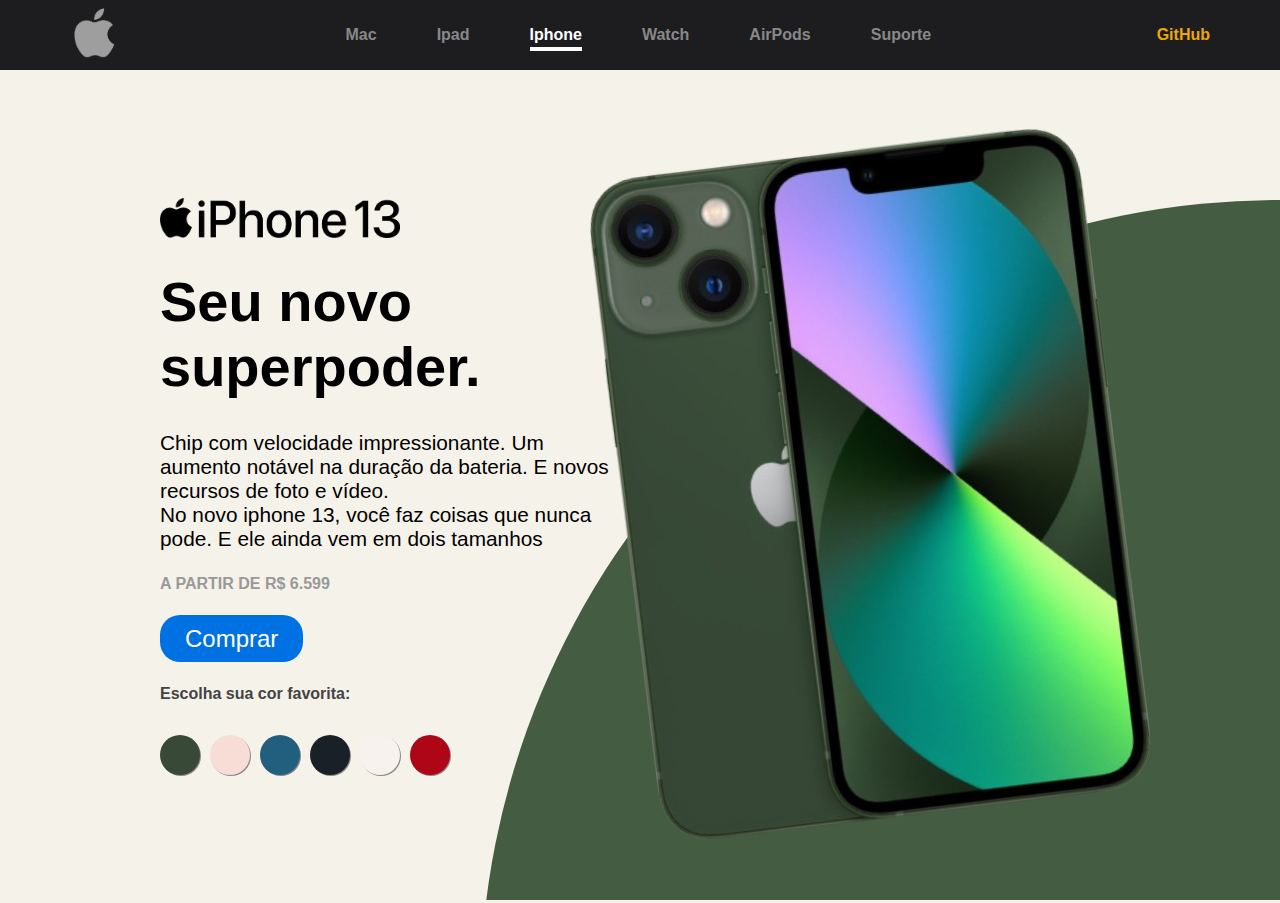
==== index.html @ ccc3250f "att" ====
<!DOCTYPE html>
<ht lang="pt-BR">
<head>
    <meta charset="UTF-8">
    <meta name="viewport" content="width=device-width, initial-scale=1.0">
    <title>Iphone</title>
    <link rel="stylesheet" href="css/global.css">
    <link rel="stylesheet" href="css/reset.css">
    <link rel="shortcut icon" href="assets/favicon.ico">
</head>
<body>
    <header>
        <nav class="navigation">
            <a href="#"><img class="logo" src="assets/logo.png" alt="Logo do Iphone"></a>
            <ul>
                <li><a href="#">Mac</a></li>
                <li><a href="#">Ipad</a></li>
                <li><a href="#" class="ativo">Iphone</a></li>
                <li><a href="#">Watch</a></li>
                <li><a href="#">AirPods</a></li>
                <li><a href="#">Suporte</a></li>
            </ul>
            <a  class="github" href="#" target="_blank">GitHub</a>
        </nav>
    </header>
    <main>
        <section>
            <div class="circulo"></div>
            <div class="main__text">
                <img src="assets/iphone13.png" alt="">
                <h3>Seu novo superpoder.</h3>
                <p>Chip com velocidade impressionante. Um aumento notável na duração da bateria. E novos recursos de foto e vídeo. <br> No novo iphone 13, você faz coisas que nunca pode. E ele ainda vem em dois tamanhos</p>
                <h6>a partir de R$ 6.599</h6>
                <a href="#" class="btn">Comprar</a>
                <div class="text">
                    <h5>Escolha sua cor favorita:</h5>
                </div>
                <div class="content">
                    <span id="green" onclick="imgSlider('assets/green.png'); mudarCirculo('#445c42')"></span>
                    <span id="pink" onclick="imgSlider('assets/pink.png'); mudarCirculo('#ffc9cf')"></span>
                    <span id="blue" onclick="imgSlider('assets/blue.png'); mudarCirculo('#0b839e')"></span>
                    <span id="black" onclick="imgSlider('assets/black.png'); mudarCirculo('#092732')"></span>
                    <span id="white" onclick="imgSlider('assets/white.png'); mudarCirculo('#e9dbd7')"></span>
                    <span id="red" onclick="imgSlider('assets/red.png'); mudarCirculo('#cf4f68')"></span>
                </div>
            </div>
            <div class="main__imagem">
                <img src="assets/green.png" alt="Imagem do Iphone" id="phone">
            </div>
        </section>
    </main>

    <script src="JS/script.js"></script>
</body>
</ht
---- css/global.css ----
body{
    background-color: #f5f2ea;
}

header {
    padding: 0.5rem 4.375rem;
    background-color: #1d1d1f;
}

.navigation{
    display: flex;
    align-items: center;
    justify-content: space-between;
}

.navigation .logo{
    width: 3.125rem;

}

.navigation ul {
    display: flex;
    align-items: center;
    gap: 60px;
}

.navigation ul li a {
    color: #888;
    font-weight: 600;
    padding-bottom: 4px;
    transition: all 0.5s ease-in-out;
}

.navigation ul li a:hover {
    color: #fff;
    border-bottom: 4px solid #fff;
}

.navigation .ativo{
    color: #fff;
    border-bottom: 4px solid #fff;
}

main section{
    display: flex;
    align-items: center;
    justify-content: space-between;
    padding: 5rem 10rem;
}

.main__text img {
    width: 15rem;
    margin-bottom: 3vh;
}
.main__text h3 {
    font-size: 3.5rem;
    margin-bottom: 2rem;
}

.main__text p{
    margin-bottom: 1.5rem;
    font-size: 1.3rem;
}

.main__text h6{
    color: #999;
    font-size: 1rem;
    margin-bottom: 2rem;
    text-transform: uppercase;
}

.main__text .btn{
    padding:  10px 25px;
    background-color: #0071e3;
    border-radius: 20px;
    color: #fff;
    font-size: 1.5rem;
    transition: all 0.5s;
}

.main__text .btn:hover{
    opacity: .85;
}

.main__text .text h5{
    font-size: 1rem;
    color: #444;
    margin-top: 2rem;
    margin-bottom: 2rem;
}

.main__text .content{
    display: flex;
    align-items: center;
    gap: 10px;
}

.main__text .content span{
    width: 40px;
    height: 40px;
    border-radius: 50%;
    cursor: pointer;
    box-shadow: 1px 1px #888;
    transition: all 0.5s;
}

.main__text .content span:hover{
    opacity: .80;
}

#green{
    background-color: #384937;
}

#pink{
    background-color: #f8ddd6;
}

#blue{
    background-color: #225f7e;
}

#black{
    background-color: #192028;
}

#white{
    background-color: #f7f2ee;
}

#red{
    background-color: #ae0617;
}


.main__imagem{
    transition: all 1s ease;
    z-index: 100;
}

.main__imagem img {
    width: 500px;
    transform: rotate(-7deg);
}

.circulo{
    position: absolute;
    top: 0;
    left: 0;
    width: 100%;
    height: 100%;
    background: #445c42;
    clip-path: circle(800px at right 1000px);
}
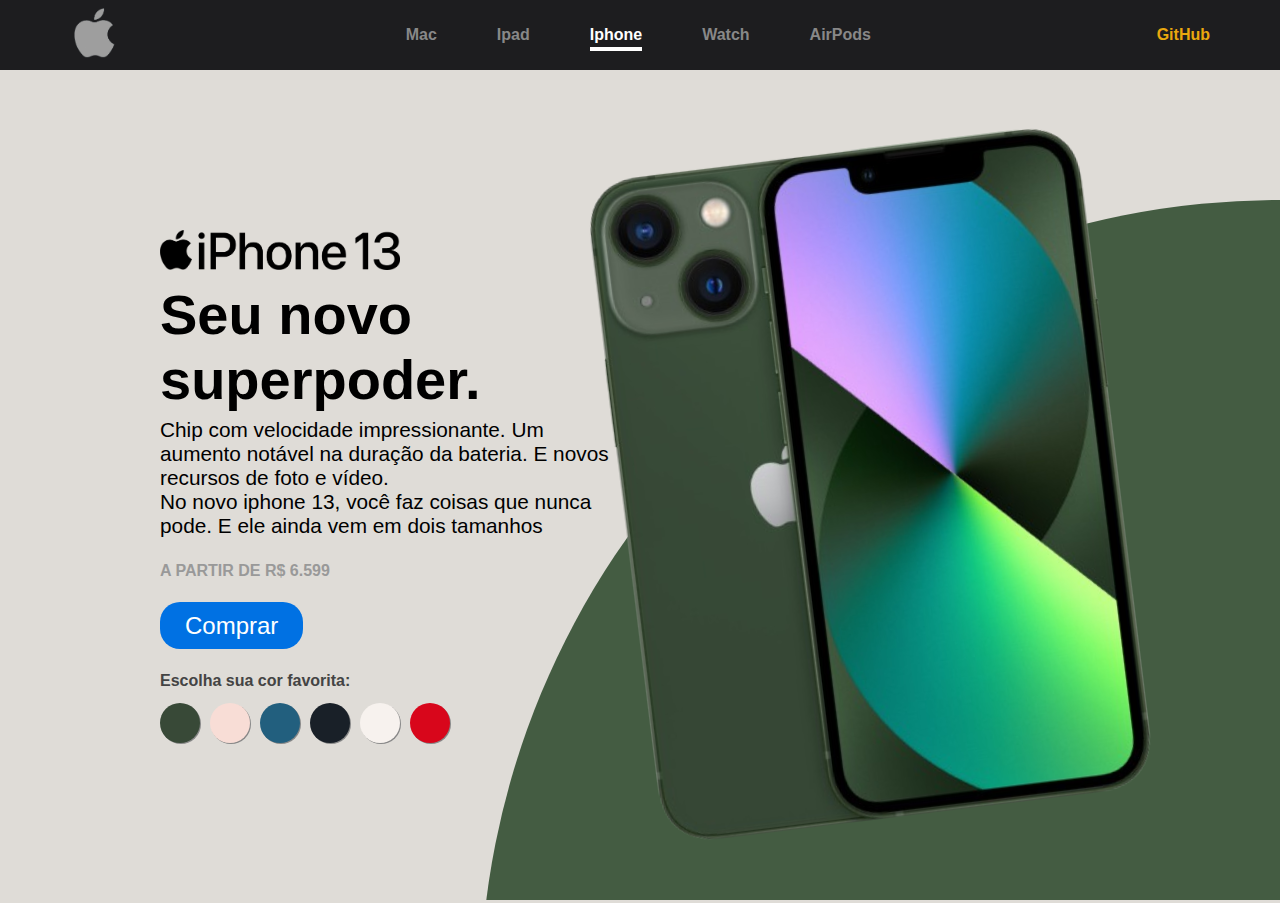
==== commit 121cfa28: "att 3" ====
--- a/index.html
+++ b/index.html
@@ -4,23 +4,25 @@
     <meta charset="UTF-8">
     <meta name="viewport" content="width=device-width, initial-scale=1.0">
     <title>Iphone</title>
-    <link rel="stylesheet" href="css/global.css">
+    <link rel="stylesheet" href="css/iphone.css">
     <link rel="stylesheet" href="css/reset.css">
+    <link rel="stylesheet" href="css/navigation.css">
     <link rel="shortcut icon" href="assets/favicon.ico">
+    
+    
 </head>
 <body>
     <header>
         <nav class="navigation">
             <a href="#"><img class="logo" src="assets/logo.png" alt="Logo do Iphone"></a>
             <ul>
-                <li><a href="#">Mac</a></li>
-                <li><a href="#">Ipad</a></li>
-                <li><a href="#" class="ativo">Iphone</a></li>
-                <li><a href="#">Watch</a></li>
-                <li><a href="#">AirPods</a></li>
-                <li><a href="#">Suporte</a></li>
+                <li><a href="macbook.html">Mac</a></li>
+                <li><a href="ipad.html">Ipad</a></li>
+                <li><a href="index.html" class="ativo">Iphone</a></li>
+                <li><a href="watch.html">Watch</a></li>
+                <li><a href="airpods.html">AirPods</a></li>
             </ul>
-            <a  class="github" href="#" target="_blank">GitHub</a>
+            <a  class="github" href="https://github.com/Maarola/Site-Iphone.git" target="_blank">GitHub</a>
         </nav>
     </header>
     <main>
@@ -38,10 +40,10 @@
                 <div class="content">
                     <span id="green" onclick="imgSlider('assets/green.png'); mudarCirculo('#445c42')"></span>
                     <span id="pink" onclick="imgSlider('assets/pink.png'); mudarCirculo('#ffc9cf')"></span>
-                    <span id="blue" onclick="imgSlider('assets/blue.png'); mudarCirculo('#0b839e')"></span>
+                    <span id="blue" onclick="imgSlider('assets/blue.png'); mudarCirculo('#205D7A')"></span>
                     <span id="black" onclick="imgSlider('assets/black.png'); mudarCirculo('#092732')"></span>
-                    <span id="white" onclick="imgSlider('assets/white.png'); mudarCirculo('#e9dbd7')"></span>
-                    <span id="red" onclick="imgSlider('assets/red.png'); mudarCirculo('#cf4f68')"></span>
+                    <span id="white" onclick="imgSlider('assets/white.png'); mudarCirculo('#E9E4E0')"></span>
+                    <span id="red" onclick="imgSlider('assets/red.png'); mudarCirculo('#d8061b')"></span>
                 </div>
             </div>
             <div class="main__imagem">
--- a/css/iphone.css
+++ b/css/iphone.css
@@ -0,0 +1,113 @@
+
+
+main section{
+    display: flex;
+    align-items: center;
+    justify-content: space-between;
+    padding: 5rem 10rem;
+}
+
+.main__text img {
+    width: 15rem;
+    margin-bottom: 0.9vh;
+}
+.main__text h3 {
+    font-size: 3.5rem;
+    margin-bottom: 0.4rem;
+}
+
+.main__text p{
+    margin-bottom: 1.5rem;
+    font-size: 1.3rem;
+}
+
+.main__text h6{
+    color: #999;
+    font-size: 1rem;
+    margin-bottom: 2rem;
+    text-transform: uppercase;
+}
+
+.main__text .btn{
+    padding:  10px 25px;
+    background-color: #0071e3;
+    border-radius: 20px;
+    color: #fff;
+    font-size: 1.5rem;
+    transition: all 0.5s;
+}
+
+.main__text .btn:hover{
+    opacity: .85;
+}
+
+.main__text .text h5{
+    font-size: 1rem;
+    color: #444;
+    margin-top: 2rem;
+    margin-bottom: 0.8rem;
+}
+
+.main__text .content{
+    display: flex;
+    align-items: center;
+    gap: 10px;
+}
+
+.main__text .content span{
+    width: 40px;
+    height: 40px;
+    border-radius: 50%;
+    cursor: pointer;
+    box-shadow: 1px 1px #888;
+    transition: all 0.5s;
+}
+
+.main__text .content span:hover{
+    opacity: .80;
+}
+
+#green{
+    background-color: #384937;
+}
+
+#pink{
+    background-color: #f8ddd6;
+}
+
+#blue{
+    background-color: #225f7e;
+}
+
+#black{
+    background-color: #192028;
+}
+
+#white{
+    background-color: #f7f2ee;
+}
+
+#red{
+    background-color: #d8061b;
+}
+
+
+.main__imagem{
+    transition: all 1s ease;
+    z-index: 100;
+}
+
+.main__imagem img {
+    width: 500px;
+    transform: rotate(-7deg);
+}
+
+.circulo{
+    position: absolute;
+    top: 0;
+    left: 0;
+    width: 100%;
+    height: 100%;
+    background: #445c42;
+    clip-path: circle(800px at right 1000px);
+}--- a/css/navigation.css
+++ b/css/navigation.css
@@ -0,0 +1,39 @@
+
+header {
+    padding: 0.5rem 4.375rem;
+    background-color: #1d1d1f;
+}
+
+.navigation{
+    display: flex;
+    align-items: center;
+    justify-content: space-between;
+}
+
+.navigation .logo{
+    width: 3.125rem;
+
+}
+
+.navigation ul {
+    display: flex;
+    align-items: center;
+    gap: 60px;
+}
+
+.navigation ul li a {
+    color: #888;
+    font-weight: 600;
+    padding-bottom: 4px;
+    transition: all 0.2s ease-in-out;
+}
+
+.navigation ul li a:hover {
+    color: #fff;
+    border-bottom: 4px solid #fff;
+}
+
+.navigation .ativo{
+    color: #fff;
+    border-bottom: 4px solid #fff;
+}